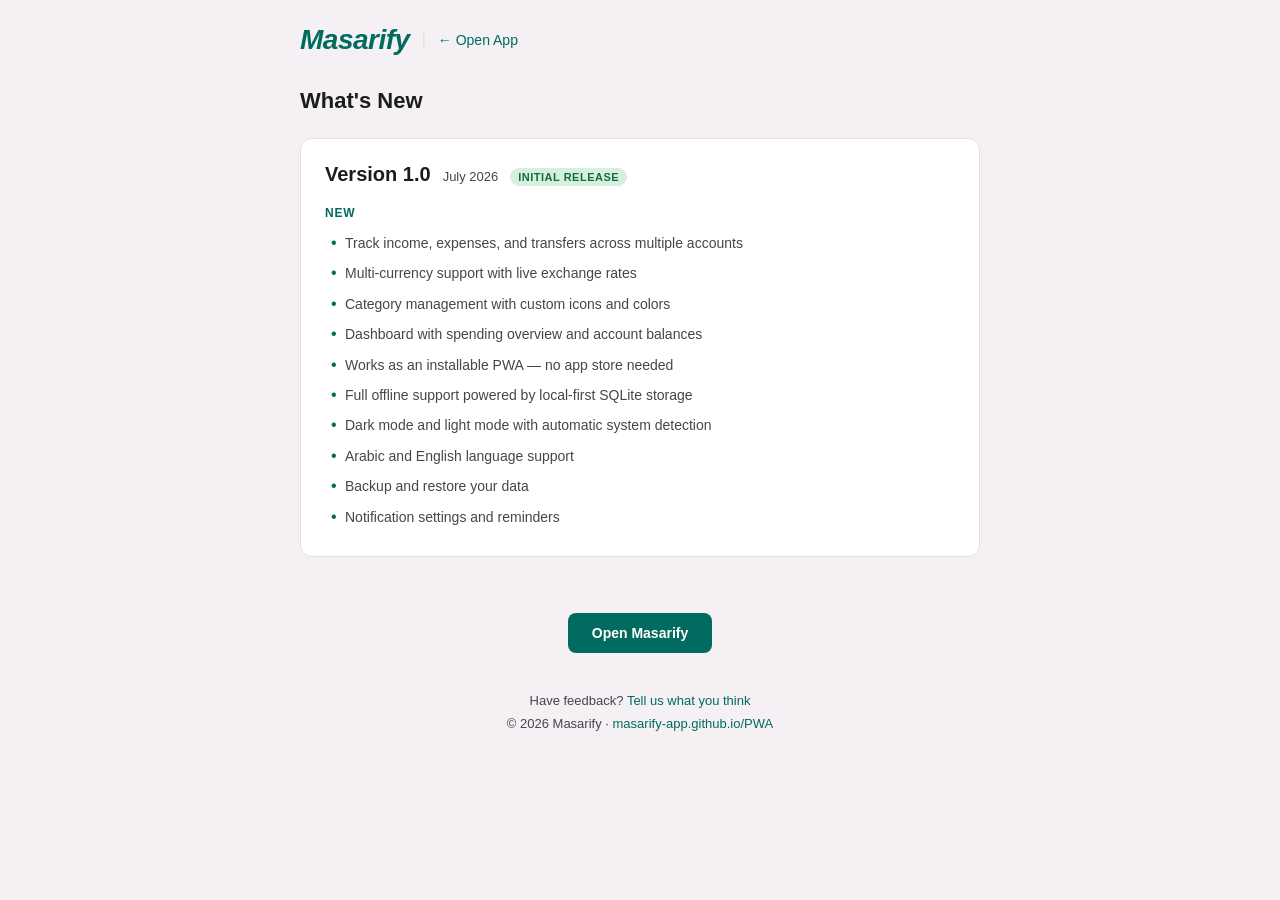
==== changelog.html @ 029a6081 "Deploy WASM 2026-07-27 22:45 UTC" ====
<!DOCTYPE html>
<html lang="en">
<head>
    <meta charset="UTF-8">
    <meta name="viewport" content="width=device-width, initial-scale=1.0">
    <title>What's New — Masarify</title>
    <link rel="icon" type="image/svg+xml" href="favicon.svg">
    <meta name="theme-color" content="#006B5E">
    <style>
        :root {
            --teal: #006B5E;
            --teal-soft: #E6F2F0;
            --ink: #1A1C1E;
            --ink-dim: #44474A;
            --surface: #FFFBFE;
            --surface-sunken: #F4F0F4;
            --card: #FFFFFF;
            --divider: #E0E0E0;
            --income: #1A6B3C;
            --income-soft: #D6F0E0;
            --radius: 12px;
            --radius-sm: 8px;
        }
        @media (prefers-color-scheme: dark) {
            :root {
                --teal: #4FD8C4;
                --teal-soft: #003730;
                --ink: #E2E2E5;
                --ink-dim: #C5C6CA;
                --surface: #1A1C1E;
                --surface-sunken: #111315;
                --card: #2A2C2E;
                --divider: #3A3C3E;
                --income: #6FD49A;
                --income-soft: #0A3020;
            }
        }
        * { box-sizing: border-box; margin: 0; padding: 0; }
        body {
            font-family: -apple-system, BlinkMacSystemFont, "Segoe UI", Roboto, sans-serif;
            background: var(--surface-sunken);
            color: var(--ink);
            min-height: 100vh;
            padding: 24px 16px 48px;
        }
        .container { max-width: 680px; margin: 0 auto; }
        header {
            display: flex;
            align-items: center;
            gap: 12px;
            margin-bottom: 32px;
        }
        header a {
            font-size: 14px;
            color: var(--teal);
            text-decoration: none;
            font-weight: 500;
        }
        header a:hover { text-decoration: underline; }
        h1 {
            font-size: 28px;
            font-weight: 700;
            color: var(--teal);
            font-style: italic;
            letter-spacing: -0.5px;
        }
        .release {
            background: var(--card);
            border-radius: var(--radius);
            padding: 24px;
            margin-bottom: 16px;
            border: 1px solid var(--divider);
        }
        .release-header {
            display: flex;
            align-items: baseline;
            gap: 12px;
            margin-bottom: 20px;
            flex-wrap: wrap;
        }
        .version {
            font-size: 20px;
            font-weight: 700;
            color: var(--ink);
        }
        .date {
            font-size: 13px;
            color: var(--ink-dim);
        }
        .badge {
            font-size: 11px;
            font-weight: 600;
            padding: 3px 8px;
            border-radius: 99px;
            background: var(--income-soft);
            color: var(--income);
            text-transform: uppercase;
            letter-spacing: 0.5px;
        }
        .section { margin-bottom: 16px; }
        .section:last-child { margin-bottom: 0; }
        .section-title {
            font-size: 12px;
            font-weight: 600;
            text-transform: uppercase;
            letter-spacing: 0.8px;
            color: var(--teal);
            margin-bottom: 8px;
        }
        ul { list-style: none; padding: 0; }
        li {
            font-size: 14px;
            line-height: 1.6;
            color: var(--ink-dim);
            padding: 4px 0 4px 20px;
            position: relative;
        }
        li::before {
            content: "•";
            position: absolute;
            left: 6px;
            color: var(--teal);
            font-size: 16px;
            line-height: 1.4;
        }
        footer {
            text-align: center;
            margin-top: 40px;
            font-size: 13px;
            color: var(--ink-dim);
        }
        footer a { color: var(--teal); text-decoration: none; }
        .open-app {
            display: inline-block;
            margin-top: 24px;
            background: var(--teal);
            color: white;
            font-size: 14px;
            font-weight: 600;
            padding: 12px 24px;
            border-radius: var(--radius-sm);
            text-decoration: none;
        }
        .open-app:hover { opacity: 0.9; }
    </style>
</head>
<body>
<div class="container">
    <header>
        <h1>Masarify</h1>
        <span style="color:var(--divider)">|</span>
        <a href="index.html">← Open App</a>
    </header>

    <h2 style="font-size:22px;font-weight:700;margin-bottom:24px;color:var(--ink)">What's New</h2>

    <!-- ═══════════════════════════════════════════════════
         ADD NEW RELEASES AT THE TOP — copy the block below
         ═══════════════════════════════════════════════════ -->

    <div class="release">
        <div class="release-header">
            <span class="version">Version 1.0</span>
            <span class="date">July 2026</span>
            <span class="badge">Initial Release</span>
        </div>

        <div class="section">
            <div class="section-title">New</div>
            <ul>
                <li>Track income, expenses, and transfers across multiple accounts</li>
                <li>Multi-currency support with live exchange rates</li>
                <li>Category management with custom icons and colors</li>
                <li>Dashboard with spending overview and account balances</li>
                <li>Works as an installable PWA — no app store needed</li>
                <li>Full offline support powered by local-first SQLite storage</li>
                <li>Dark mode and light mode with automatic system detection</li>
                <li>Arabic and English language support</li>
                <li>Backup and restore your data</li>
                <li>Notification settings and reminders</li>
            </ul>
        </div>
    </div>

    <!-- ═══════════════════════════════════════════════════
         TEMPLATE — copy and paste above the previous entry
         ═══════════════════════════════════════════════════
    <div class="release">
        <div class="release-header">
            <span class="version">Version X.X</span>
            <span class="date">Month Year</span>
        </div>
        <div class="section">
            <div class="section-title">New</div>
            <ul>
                <li>...</li>
            </ul>
        </div>
        <div class="section">
            <div class="section-title">Improved</div>
            <ul>
                <li>...</li>
            </ul>
        </div>
        <div class="section">
            <div class="section-title">Fixed</div>
            <ul>
                <li>...</li>
            </ul>
        </div>
    </div>
    -->

    <div style="text-align:center;margin-top:32px;">
        <a class="open-app" href="index.html">Open Masarify</a>
    </div>

    <footer>
        <p>Have feedback? <a href="https://forms.gle/bJLiU5fpXou2VRAEA">Tell us what you think</a></p>
        <p style="margin-top:8px;">© 2026 Masarify · <a href="index.html">masarify-app.github.io/PWA</a></p>
    </footer>
</div>
</body>
</html>
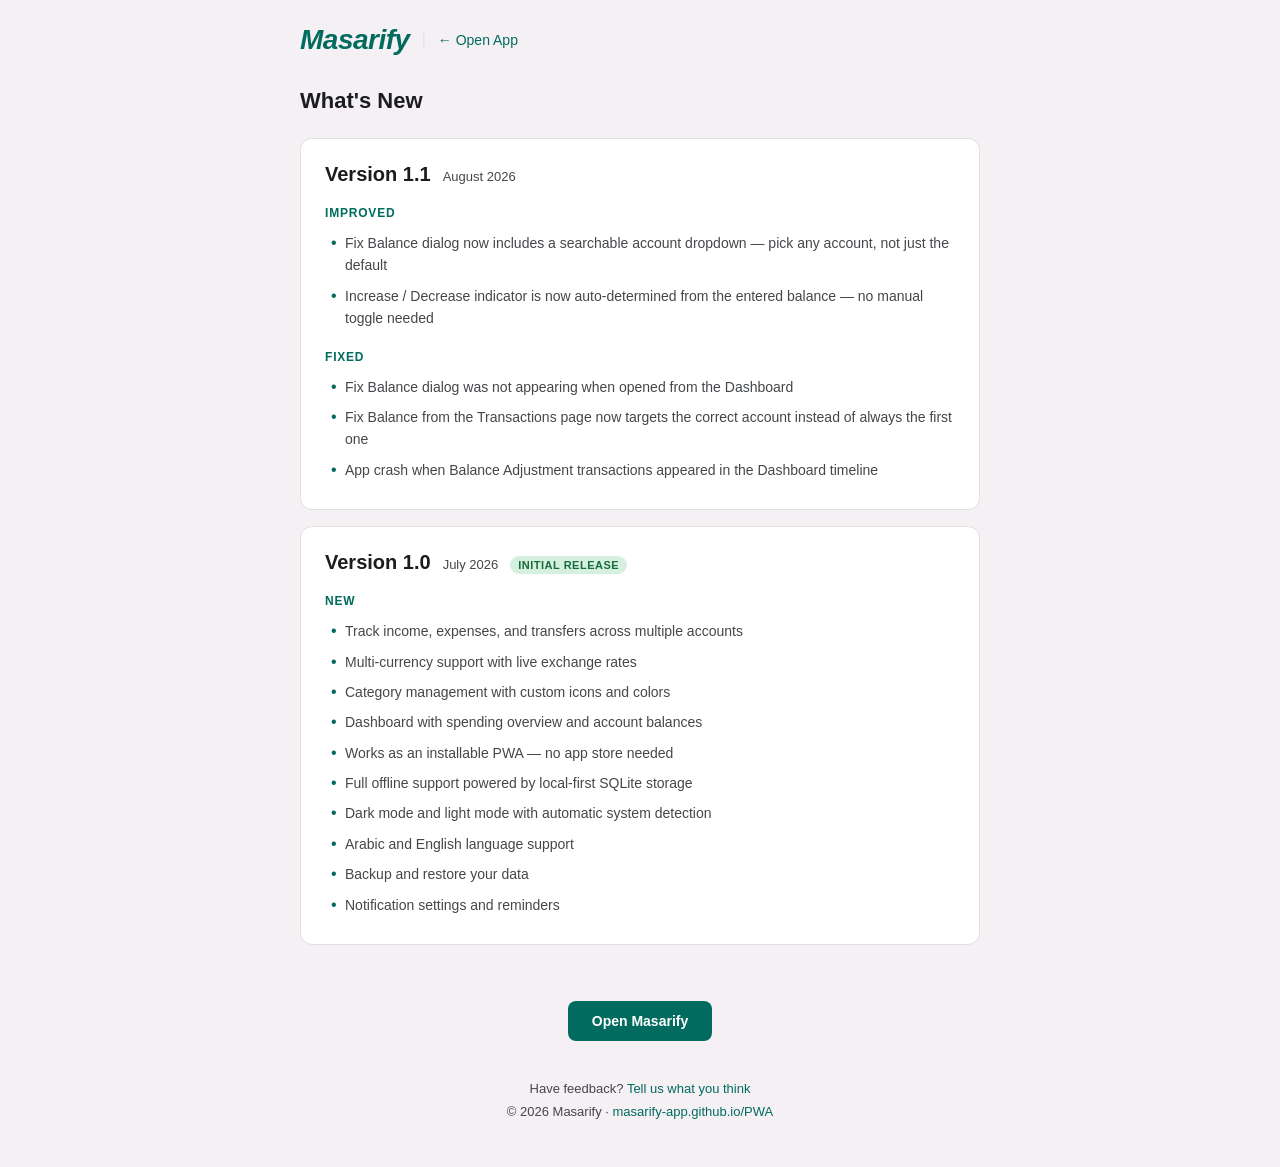
==== commit 46f31c85: "Update changelog 2026-08-12 00:09 UTC" ====
--- a/changelog.html
+++ b/changelog.html
@@ -160,6 +160,30 @@
 
     <div class="release">
         <div class="release-header">
+            <span class="version">Version 1.1</span>
+            <span class="date">August 2026</span>
+        </div>
+
+        <div class="section">
+            <div class="section-title">Improved</div>
+            <ul>
+                <li>Fix Balance dialog now includes a searchable account dropdown — pick any account, not just the default</li>
+                <li>Increase / Decrease indicator is now auto-determined from the entered balance — no manual toggle needed</li>
+            </ul>
+        </div>
+
+        <div class="section">
+            <div class="section-title">Fixed</div>
+            <ul>
+                <li>Fix Balance dialog was not appearing when opened from the Dashboard</li>
+                <li>Fix Balance from the Transactions page now targets the correct account instead of always the first one</li>
+                <li>App crash when Balance Adjustment transactions appeared in the Dashboard timeline</li>
+            </ul>
+        </div>
+    </div>
+
+    <div class="release">
+        <div class="release-header">
             <span class="version">Version 1.0</span>
             <span class="date">July 2026</span>
             <span class="badge">Initial Release</span>
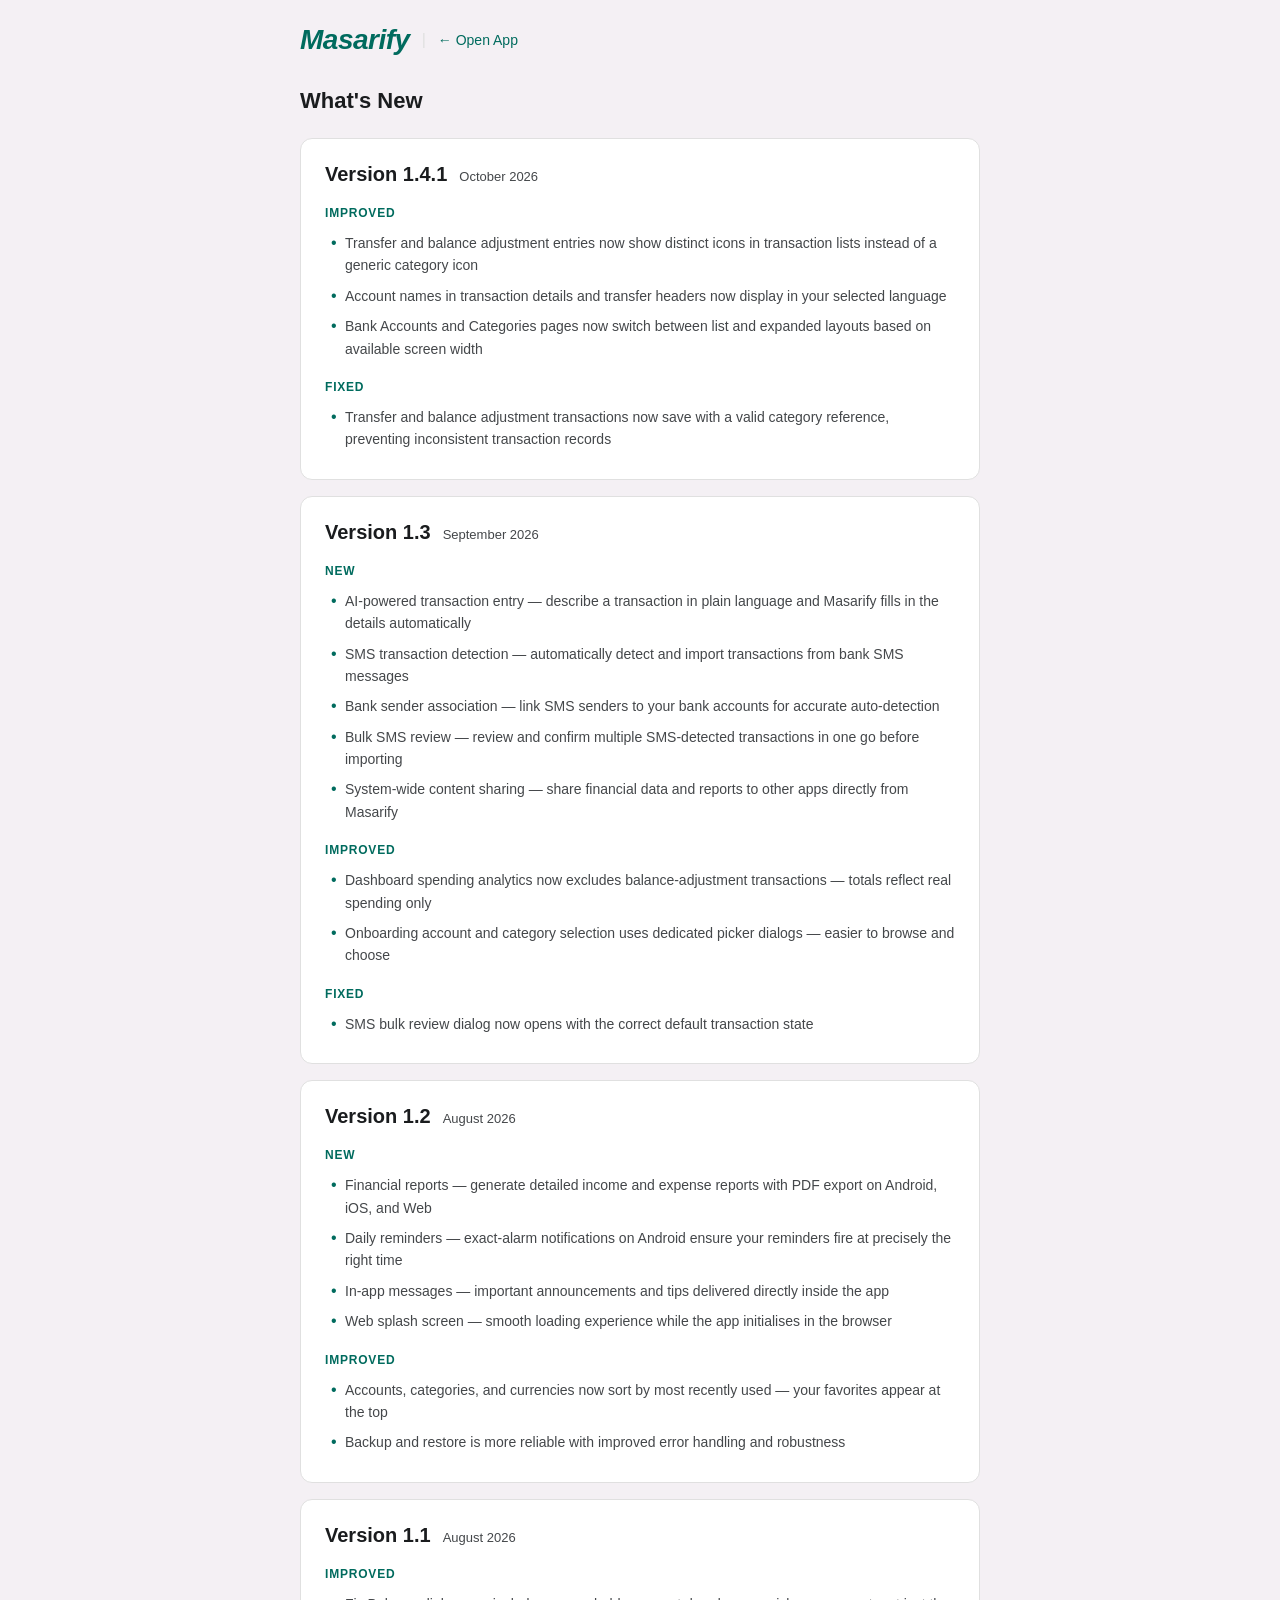
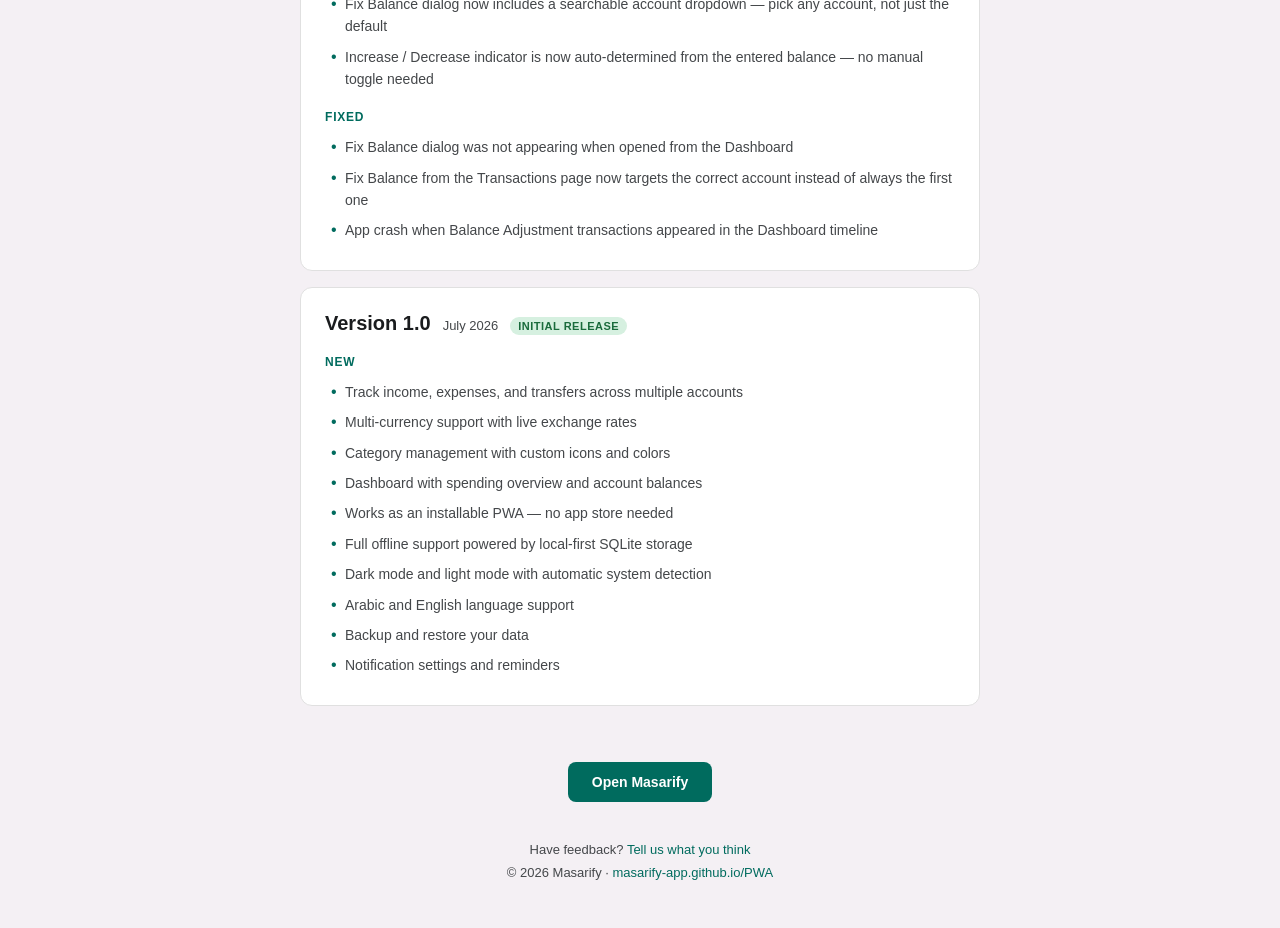
==== commit 6abb5432: "Deploy WASM 2026-10-02 22:36 UTC" ====
--- a/changelog.html
+++ b/changelog.html
@@ -160,6 +160,87 @@
 
     <div class="release">
         <div class="release-header">
+            <span class="version">Version 1.4.1</span>
+            <span class="date">October 2026</span>
+        </div>
+
+        <div class="section">
+            <div class="section-title">Improved</div>
+            <ul>
+                <li>Transfer and balance adjustment entries now show distinct icons in transaction lists instead of a generic category icon</li>
+                <li>Account names in transaction details and transfer headers now display in your selected language</li>
+                <li>Bank Accounts and Categories pages now switch between list and expanded layouts based on available screen width</li>
+            </ul>
+        </div>
+
+        <div class="section">
+            <div class="section-title">Fixed</div>
+            <ul>
+                <li>Transfer and balance adjustment transactions now save with a valid category reference, preventing inconsistent transaction records</li>
+            </ul>
+        </div>
+    </div>
+
+    <div class="release">
+        <div class="release-header">
+            <span class="version">Version 1.3</span>
+            <span class="date">September 2026</span>
+        </div>
+
+        <div class="section">
+            <div class="section-title">New</div>
+            <ul>
+                <li>AI-powered transaction entry — describe a transaction in plain language and Masarify fills in the details automatically</li>
+                <li>SMS transaction detection — automatically detect and import transactions from bank SMS messages</li>
+                <li>Bank sender association — link SMS senders to your bank accounts for accurate auto-detection</li>
+                <li>Bulk SMS review — review and confirm multiple SMS-detected transactions in one go before importing</li>
+                <li>System-wide content sharing — share financial data and reports to other apps directly from Masarify</li>
+            </ul>
+        </div>
+
+        <div class="section">
+            <div class="section-title">Improved</div>
+            <ul>
+                <li>Dashboard spending analytics now excludes balance-adjustment transactions — totals reflect real spending only</li>
+                <li>Onboarding account and category selection uses dedicated picker dialogs — easier to browse and choose</li>
+            </ul>
+        </div>
+
+        <div class="section">
+            <div class="section-title">Fixed</div>
+            <ul>
+                <li>SMS bulk review dialog now opens with the correct default transaction state</li>
+            </ul>
+        </div>
+    </div>
+
+    <div class="release">
+        <div class="release-header">
+            <span class="version">Version 1.2</span>
+            <span class="date">August 2026</span>
+        </div>
+
+        <div class="section">
+            <div class="section-title">New</div>
+            <ul>
+                <li>Financial reports — generate detailed income and expense reports with PDF export on Android, iOS, and Web</li>
+                <li>Daily reminders — exact-alarm notifications on Android ensure your reminders fire at precisely the right time</li>
+                <li>In-app messages — important announcements and tips delivered directly inside the app</li>
+                <li>Web splash screen — smooth loading experience while the app initialises in the browser</li>
+            </ul>
+        </div>
+
+        <div class="section">
+            <div class="section-title">Improved</div>
+            <ul>
+                <li>Accounts, categories, and currencies now sort by most recently used — your favorites appear at the top</li>
+                <li>Backup and restore is more reliable with improved error handling and robustness</li>
+            </ul>
+        </div>
+    </div>
+
+    <div class="release">
+        <div class="release-header">
             <span class="version">Version 1.1</span>
             <span class="date">August 2026</span>
         </div>
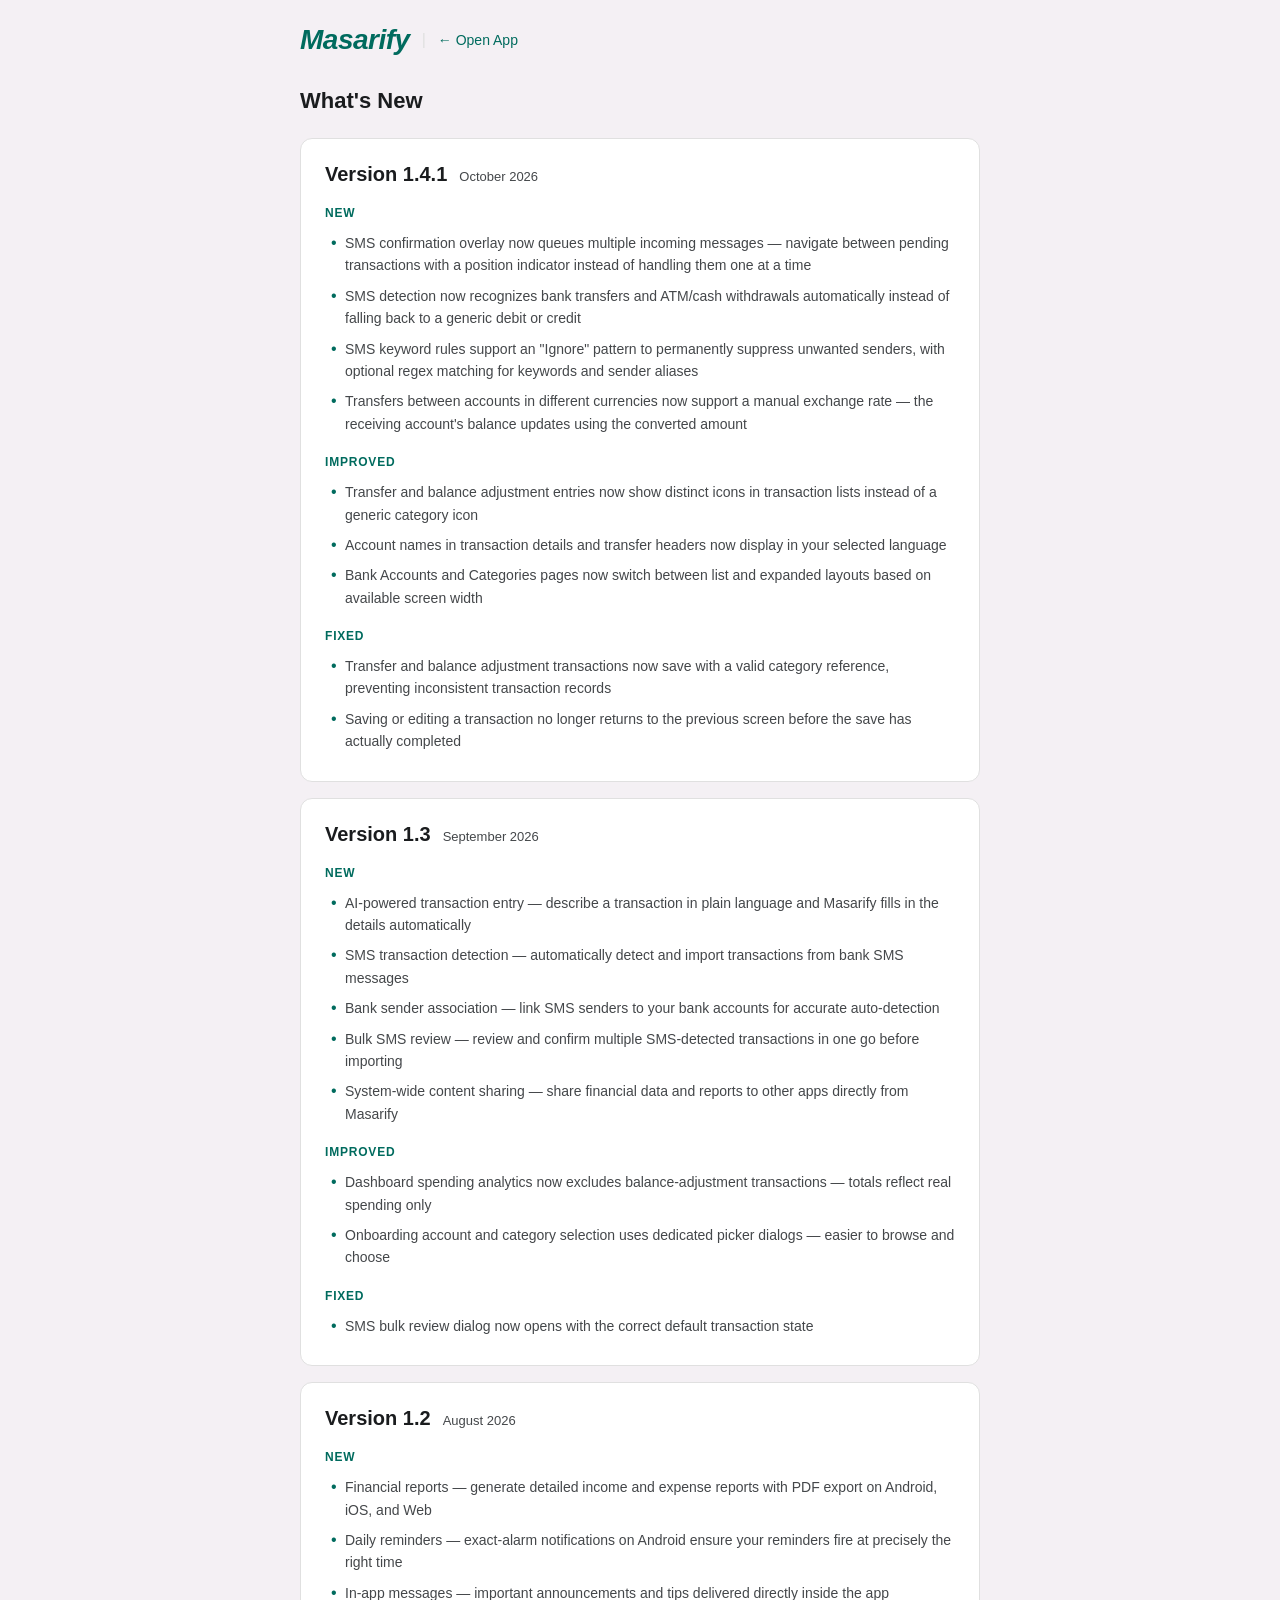
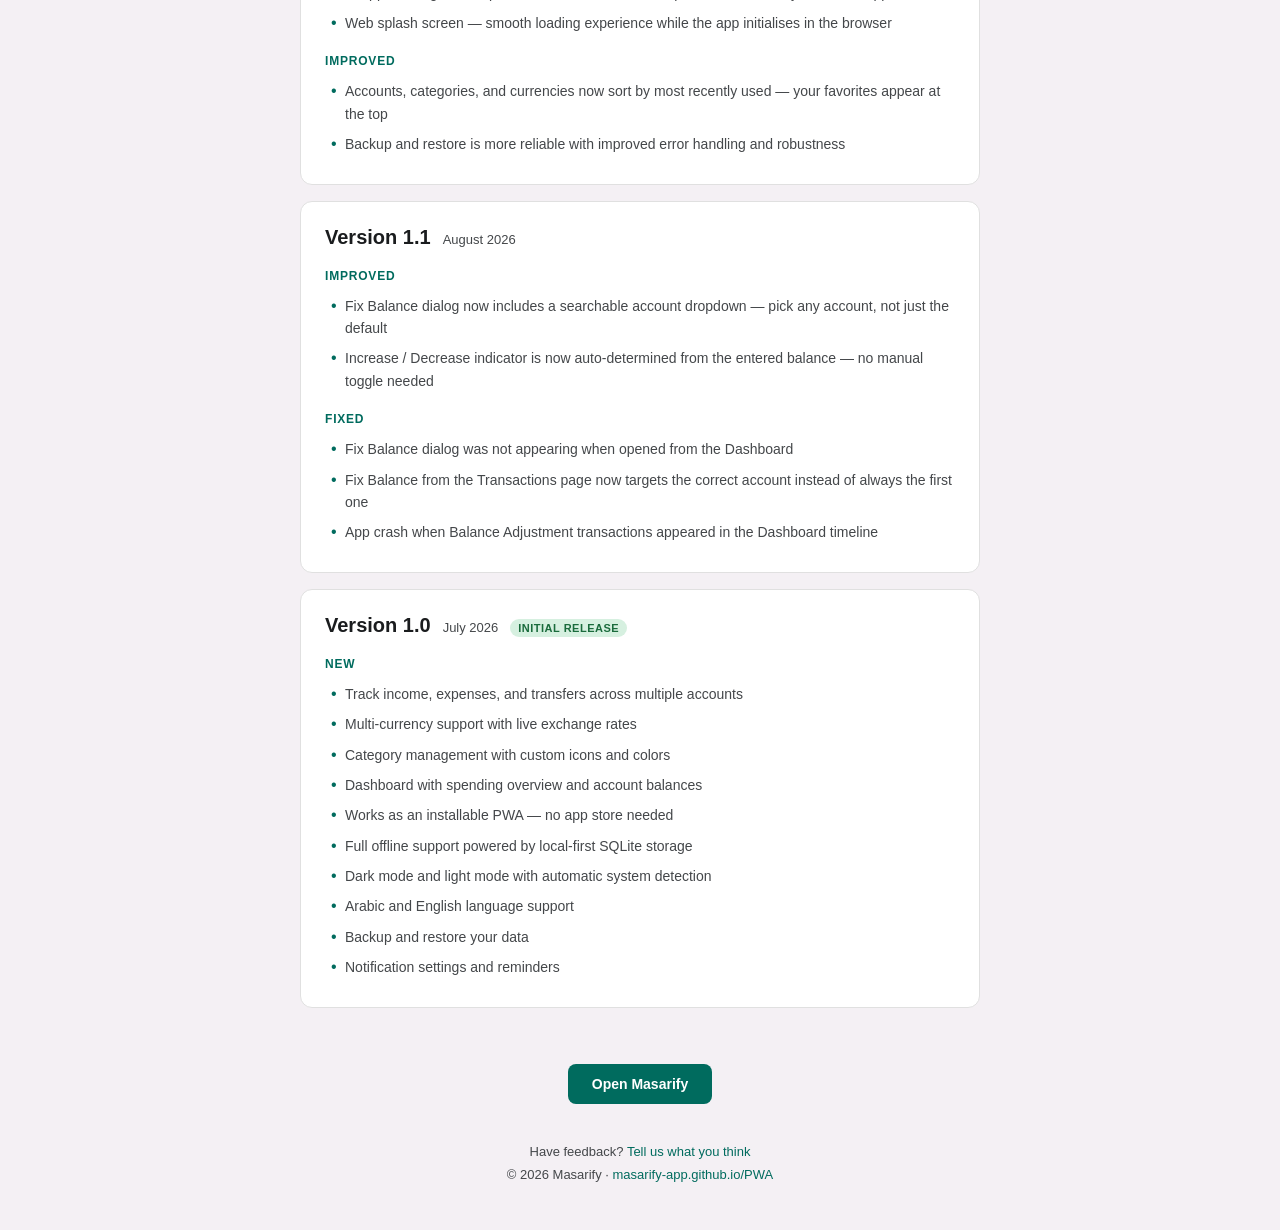
==== commit d857c32d: "Update changelog 2026-10-03 10:21 UTC" ====
--- a/changelog.html
+++ b/changelog.html
@@ -165,6 +165,16 @@
         </div>
 
         <div class="section">
+            <div class="section-title">New</div>
+            <ul>
+                <li>SMS confirmation overlay now queues multiple incoming messages — navigate between pending transactions with a position indicator instead of handling them one at a time</li>
+                <li>SMS detection now recognizes bank transfers and ATM/cash withdrawals automatically instead of falling back to a generic debit or credit</li>
+                <li>SMS keyword rules support an "Ignore" pattern to permanently suppress unwanted senders, with optional regex matching for keywords and sender aliases</li>
+                <li>Transfers between accounts in different currencies now support a manual exchange rate — the receiving account's balance updates using the converted amount</li>
+            </ul>
+        </div>
+
+        <div class="section">
             <div class="section-title">Improved</div>
             <ul>
                 <li>Transfer and balance adjustment entries now show distinct icons in transaction lists instead of a generic category icon</li>
@@ -177,6 +187,7 @@
             <div class="section-title">Fixed</div>
             <ul>
                 <li>Transfer and balance adjustment transactions now save with a valid category reference, preventing inconsistent transaction records</li>
+                <li>Saving or editing a transaction no longer returns to the previous screen before the save has actually completed</li>
             </ul>
         </div>
     </div>
